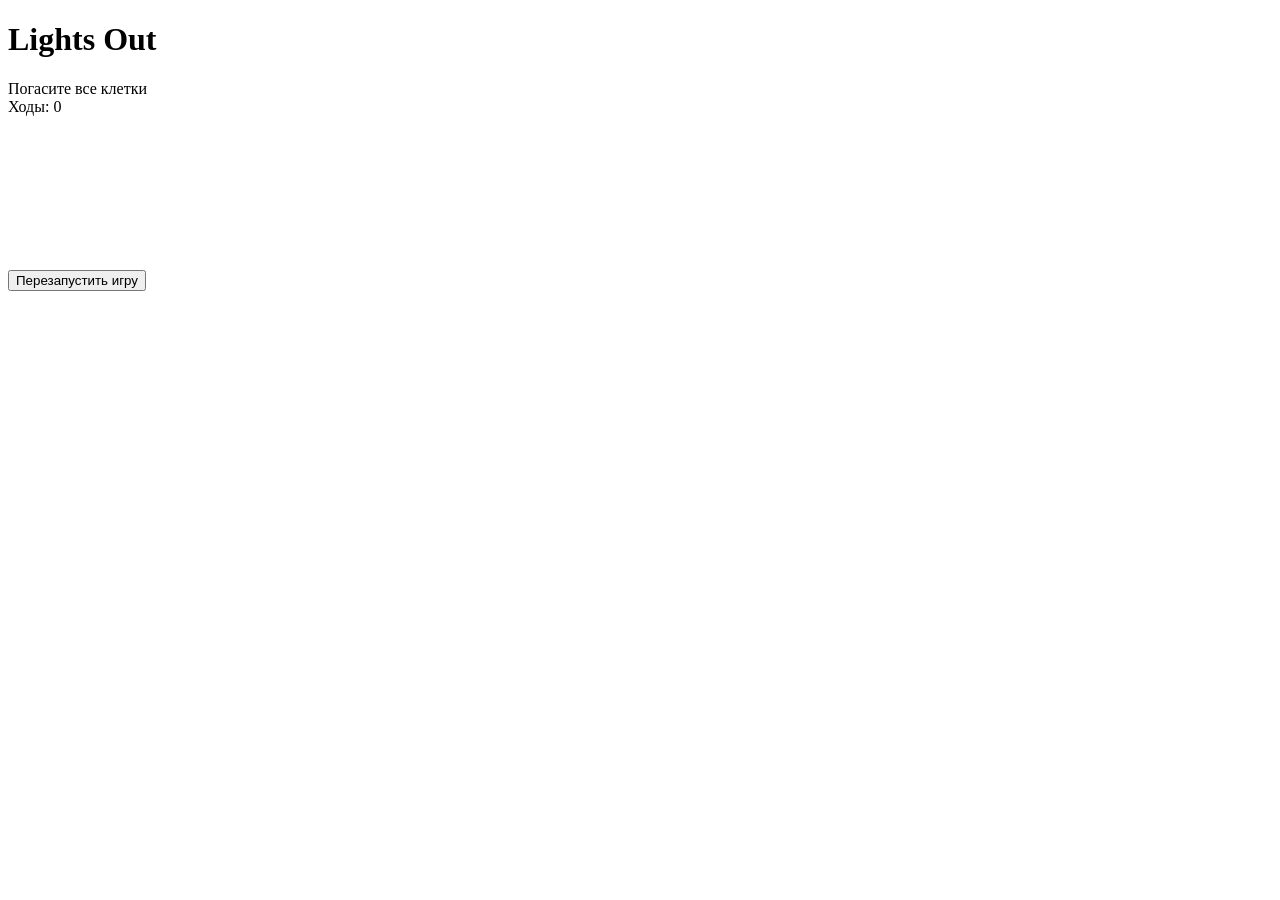
==== index.html @ 2e0cb4c9 "feat: свёрстан базовый HTML-каркас интерфейса" ====
<!DOCTYPE html>
<html lang="ru">
<head>
    <!-- Кодировка и адаптивность для мобильных устройств (NFR-11) -->
    <meta charset="UTF-8">
    <meta name="viewport" content="width=device-width, initial-scale=1.0">
    
    <title>Lights Out</title>
    
    <!-- Подключение внешних стилей -->
    <link rel="stylesheet" href="css/style.css">
    
    <!-- [FR-1 / UI-5]: Если JavaScript отключен, скрываем Canvas, 
    так как игра не сможет работать без скриптов -->
    <noscript><style>.board-canvas { display: none; }</style></noscript>
</head>
<body>
    <div class="page">
        <!-- Основной контейнер игры -->
        <main class="game" aria-label="Игра Lights Out">
            
            <!-- [UI-4]: Заголовок и подзаголовок игры -->
            <h1>Lights Out</h1>
            <div class="subtitle">Погасите все клетки</div>

            <!-- [UI-2 / FR-5 / NFR-6]: Счётчик ходов
                 Число вынесено в <span> с id, чтобы JS обновлял его безопасно 
                 через textContent, не затрагивая текст "Ходы:" -->
            <div class="moves">
                Ходы: <span class="moves-value" id="moves-value">0</span>
            </div>

            <!-- [UI-1 / FR-1]: Игровое поле на Canvas
                 id="board" — точка привязки для BoardRenderer и BoardInput -->
            <div class="field-area">
                <canvas id="board" class="board-canvas" role="img" aria-label="Игровое поле 5 на 5"></canvas>
                
                <!-- [UI-5 / FR-1]: Статическое сообщение об ошибке при отключенном JS -->
                <noscript>
                    <div class="error-fallback" role="alert">Для игры необходимо включить JavaScript</div>
                </noscript>
            </div>

            <!-- [UI-6 / FR-13]: Слот для сообщения о победе. По умолчанию скрыт атрибутом hidden -->
            <div class="status-slot" aria-live="polite">
                <span class="win-message" id="win-message" hidden>Вы победили!</span>
            </div>

            <!-- [UI-3 / FR-11 / FR-12]: Кнопка перезапуска игры -->
            <button class="restart" id="restart-button" type="button">
                Перезапустить игру
            </button>
            
        </main>
    </div>

    <!-- Порядок подключения скриптов.
    1. Конфиг
    2. Классы (Слой Entity: Game, Слой Boundary: HUD, BoardRenderer)
    3. Точка входа (main.js), которая связывает всё вместе -->
    <!-- 
    <script src="js/config.js"></script>
    <script src="js/Game.js"></script>
    <script src="js/HUD.js"></script>
    <script src="js/BoardRenderer.js"></script>
    <script src="js/BoardInput.js"></script>
    <script src="js/main.js"></script> 
    -->
</body>
</html>
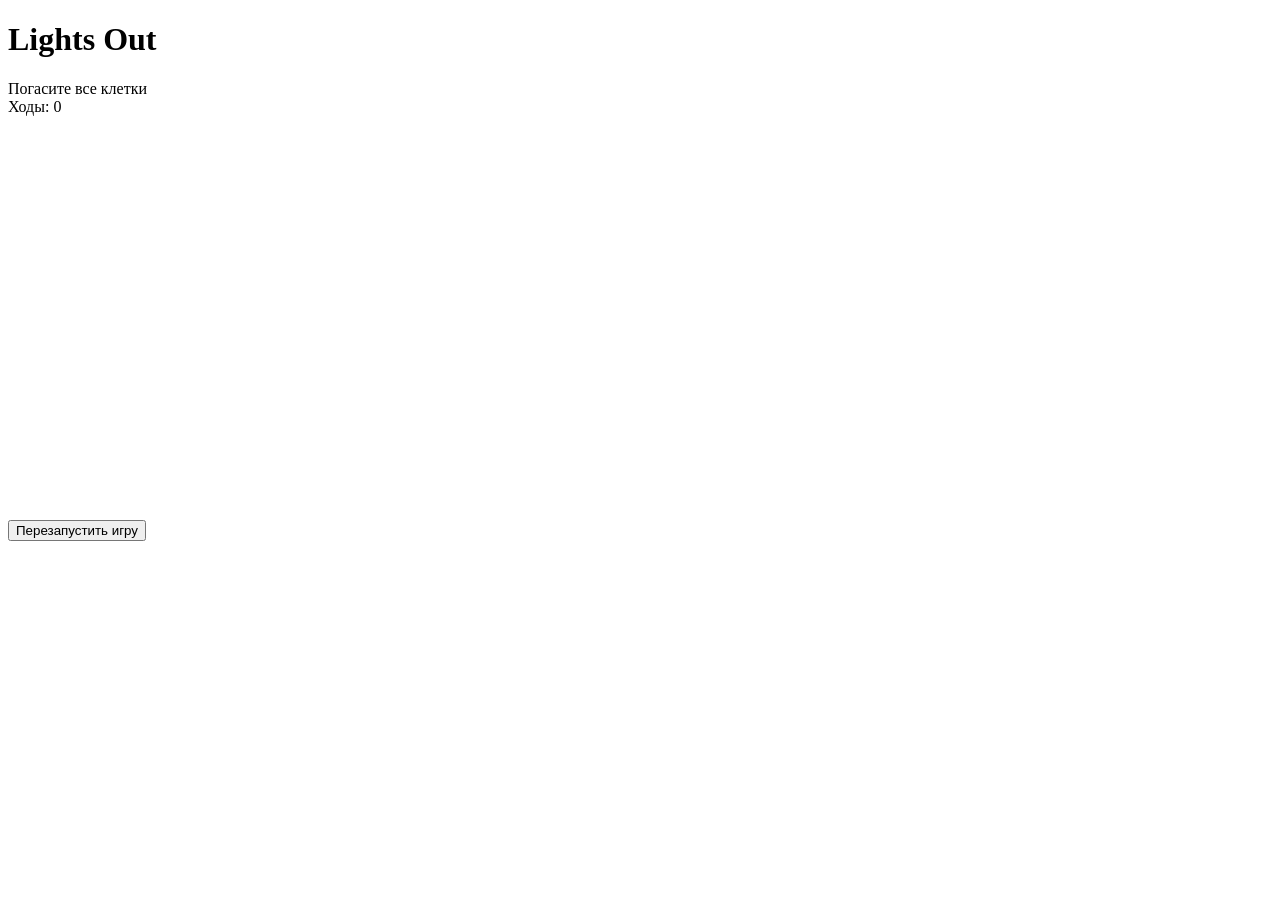
==== commit 33352301: "fix: заданы размеры canvas и переход на es-модули" ====
--- a/index.html
+++ b/index.html
@@ -33,7 +33,7 @@
             <!-- [UI-1 / FR-1]: Игровое поле на Canvas
                  id="board" — точка привязки для BoardRenderer и BoardInput -->
             <div class="field-area">
-                <canvas id="board" class="board-canvas" role="img" aria-label="Игровое поле 5 на 5"></canvas>
+                <canvas id="board" width="400" height="400" class="board-canvas" role="img" aria-label="Игровое поле 5 на 5"></canvas>
                 
                 <!-- [UI-5 / FR-1]: Статическое сообщение об ошибке при отключенном JS -->
                 <noscript>
@@ -54,17 +54,8 @@
         </main>
     </div>
 
-    <!-- Порядок подключения скриптов.
-    1. Конфиг
-    2. Классы (Слой Entity: Game, Слой Boundary: HUD, BoardRenderer)
-    3. Точка входа (main.js), которая связывает всё вместе -->
-    <!-- 
-    <script src="js/config.js"></script>
-    <script src="js/Game.js"></script>
-    <script src="js/HUD.js"></script>
-    <script src="js/BoardRenderer.js"></script>
-    <script src="js/BoardInput.js"></script>
-    <script src="js/main.js"></script> 
-    -->
+    <!-- Архитектура ES-модулей: подключаем только main.js, 
+         который через import свяжет все остальные классы -->
+    <script type="module" src="js/main.js"></script>
 </body>
 </html>
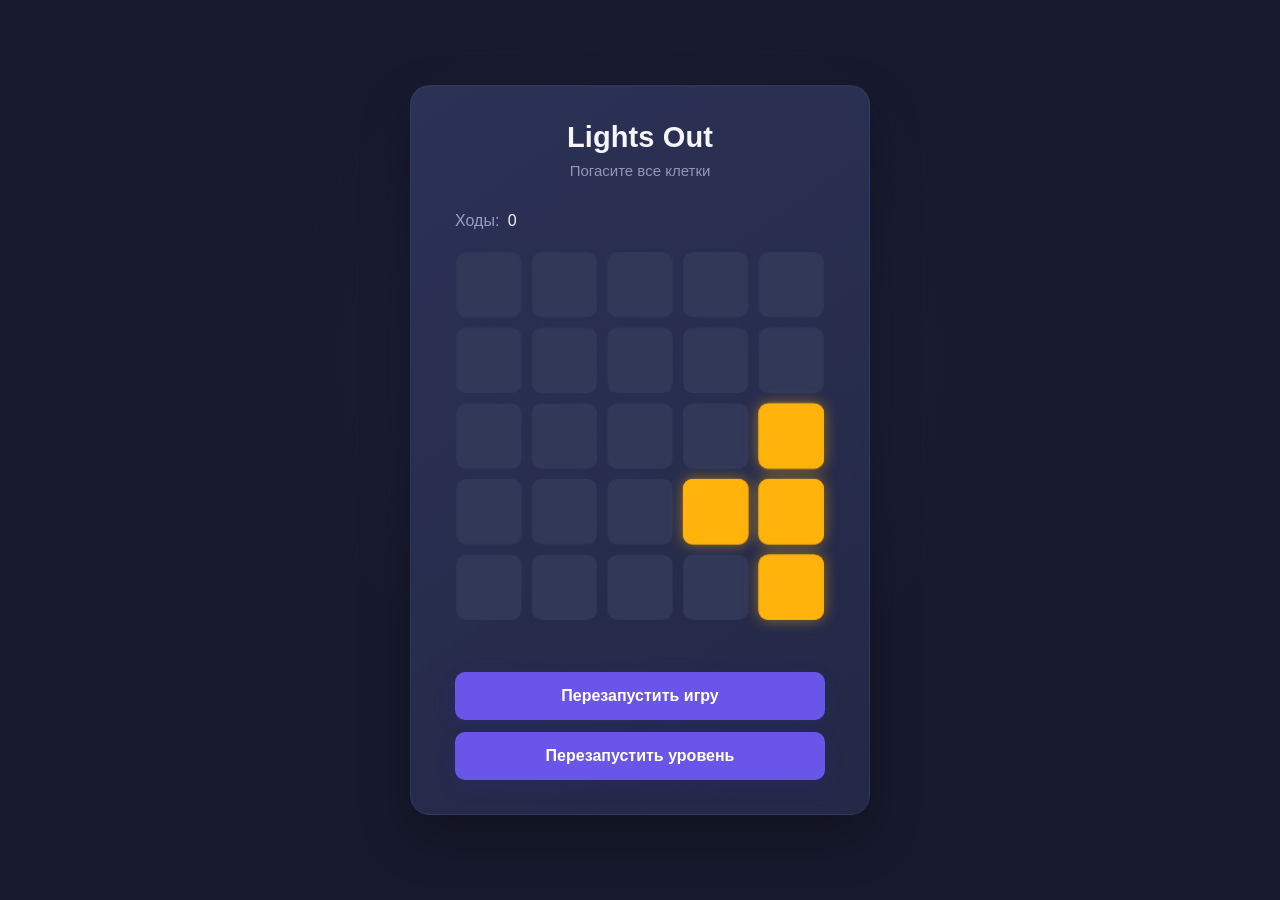
==== commit a4affd1f: "feat: добавлена кнопка перезапуска текущего уровня - В index.html добавлена кнопка 'Перезапустить ур" ====
--- a/index.html
+++ b/index.html
@@ -51,6 +51,11 @@
                 Перезапустить игру
             </button>
             
+             <!-- Кнопка перезапуска текущего уровня -->
+            <button class="restart restart-level-btn" id="restart-level-button" type="button">
+                Перезапустить уровень
+            </button>
+
         </main>
     </div>
 
--- a/css/style.css
+++ b/css/style.css
@@ -0,0 +1,211 @@
+:root {
+  --bg: #171a2d;           /* Основной темный фон страницы */
+  --text: #f6f5fa;         /* Основной цвет текста */
+  --muted: #9298b5;        /* Цвет второстепенного текста (подзаголовок) */
+  --purple: #6956e9;       /* Основной цвет кнопки */
+  --purple-hover: #7665ed; /* Цвет кнопки при наведении */
+  --win: #a6e6b0;          /* Цвет для сообщения о победе */
+  
+  /* Запас вокруг поля под свечение клеток (иначе оно обрежется краем canvas) */
+  --glow-margin: 24px; 
+}
+
+/* Сброс размеров. box-sizing: border-box означает, что padding не увеличивает общую ширину элемента  */
+* { box-sizing: border-box; }
+
+html, body { 
+  min-height: 100%; 
+  margin: 0; /* Убираем стандартные отступы браузера */
+}
+
+body {
+  min-height: 100vh; /* Занимает 100% высоты экрана */
+  display: grid;
+  place-items: center; /* Центрируем игру на экране */
+  padding: 32px 18px; /* Отступы для мобильных экранов */
+  
+  /* Радиальный градиент создает легкое свечение в центре экрана */
+  background: radial-gradient(circle at 50% 40%, rgba(64, 71, 122, .17), transparent 44%), var(--bg);
+  color: var(--text);
+  font-family: Inter, ui-sans-serif, -apple-system, BlinkMacSystemFont, "Segoe UI", Roboto, Arial, sans-serif;
+}
+
+/* Адаптивная ширина карточки */
+.page { width: min(460px, 100%, max(280px, calc(100vh - 281px))); }
+
+/* Основная карточка игры */
+.game {
+  width: 100%;
+  padding: 35px 44px 34px; /* Внутренние отступы: верх, бока, низ */
+  border-radius: 20px;     /* Скругление углов карточки */
+  
+  /* Легкий градиент, чтобы карточка не была плоской */
+  background: linear-gradient(145deg, rgba(45, 51, 88, .95), rgba(36, 41, 71, .98));
+  border: 1px solid rgba(73, 80, 126, .28);
+  
+  /* Двойная тень: внешняя (для объема) и внутренняя (светлый блик сверху) */
+  box-shadow: 0 22px 50px rgba(0, 0, 0, .28), inset 0 1px 0 rgba(255, 255, 255, .025);
+}
+
+/* 
+   Текстовые элементы (Заголовки и Счетчик)
+*/
+
+/* Главный заголовок */
+h1 {
+  margin: 0;             /* Убираем стандартный отступ браузера */
+  text-align: center;    /* Выравнивание по центру */
+  font-size: 29px;
+  line-height: 1.15;     /* Межстрочный интервал */
+  font-weight: 750;      /* Жирный шрифт */
+  letter-spacing: .1px;  /* Увеличение расстояния между буквами */
+}
+
+/* Подзаголовок "Погасите все клетки" */
+.subtitle {
+  margin: 7px 0 32px;    /* 7px сверху (близко к h1), 32px снизу (отступ до поля) */
+  text-align: center;
+  color: var(--muted);   
+  font-size: 15px;
+  line-height: 1.25;
+}
+
+/* Блок счетчика ходов */
+.moves {
+  margin: 0 0 22px;      /* Отступ снизу до игрового поля */
+  color: #98a0c1;
+  font-size: 16px;
+  line-height: 1;        /* Убираем лишнюю высоту строки */
+}
+
+/* Выделяем само число ходов, чтобы оно визуально отличалось от слова "Ходы:" */
+.moves-value { 
+  color: #f4f4f8;      /* Более светлый цвет для акцента */
+  font-weight: 500;      /* Средняя жирность */
+  margin-left: 4px;      /* Отступ от слова "Ходы:" */
+}
+
+/* 
+   Игровое поле (Canvas)
+*/
+
+/* Контейнер для поля */
+.field-area {
+  position: relative;   
+  aspect-ratio: 1;      
+  margin-bottom: 13px;
+  display: flex;         /* Центрируем Canvas внутри */
+  align-items: center;
+  justify-content: center;
+}
+
+/* Сам холст для рисования */
+.board-canvas {
+  position: absolute;    
+  top: calc(-1 * var(--glow-margin));    /* Сдвигаем вверх на 24px */
+  left: calc(-1 * var(--glow-margin));   /* Сдвигаем влево на 24px */
+  width: calc(100% + 2 * var(--glow-margin));  /* Увеличиваем ширину на 48px */
+  height: calc(100% + 2 * var(--glow-margin)); /* Увеличиваем высоту на 48px */
+  display: block;
+  
+  /* Защита от случайного выделения текста */
+  user-select: none;
+  -webkit-user-select: none;
+  -webkit-tap-highlight-color: transparent;
+  touch-action: manipulation; 
+}
+
+/* 
+   Нижняя часть интерфейса (Сообщение о победе и Кнопка)
+*/
+
+/* Слот для сообщения о победе */
+.status-slot {
+  min-height: 28px;
+  margin: 0 0 10px;
+  display: flex;         
+  align-items: center;
+  justify-content: center;  
+  text-align: center;
+}
+
+.win-message { 
+  color: var(--win);     /* Салатовый цвет (из переменных) */
+  font-size: 17px; 
+  font-weight: 750; 
+}
+
+/* Кнопка "Перезапустить игру" */
+.restart {
+  display: block;
+  width: 100%;           /* Кнопка на всю ширину карточки */
+  min-height: 48px;     
+  padding: 10px 12px;
+  border: 0;             /* Убираем стандартную рамку браузера */
+  border-radius: 10px;
+  background: var(--purple);
+  color: #fff;
+  font-size: 16px;
+  line-height: 1.2;
+  font-weight: 700;
+  cursor: pointer;       /* Меняем курсор на "руку" при наведении */
+  box-shadow: 0 7px 17px rgba(55, 42, 165, .20);
+  
+  /* Анимация для всех эффектов (наведение, нажатие) */
+  transition: background .14s ease, transform .12s ease, box-shadow .14s ease;
+}
+
+/* Эффект при наведении мыши */
+.restart:hover { 
+  background: var(--purple-hover); 
+  box-shadow: 0 9px 20px rgba(55, 42, 165, .28); /* Тень становится больше */
+}
+
+/* Эффект "утопания" при нажатии */
+.restart:active { 
+  transform: translateY(1px) scale(.99); /* Сдвиг на 1px вниз и легкое уменьшение */
+}
+
+/* Обводка при навигации с клавиатуры (клавиша Tab) */
+.restart:focus-visible { 
+  outline: 2px solid rgba(255, 255, 255, .8); 
+  outline-offset: 3px; 
+}
+
+/* Отступ для второй кнопки, чтобы она не прилипала к первой */
+.restart-level-btn {
+  margin-top: 12px;
+}
+
+/* 
+   Обработка ошибок и адаптивность
+*/
+
+/* Сообщение при отключенном JavaScript */
+.error-fallback {
+  width: 100%;
+  padding: 26px 18px;
+  text-align: center;
+  color: #e0e4fb;
+  font-size: 16px;
+  line-height: 1.5;
+  
+  border: 1px dashed rgba(160, 170, 215, .28);
+  border-radius: 14px;
+  background: rgba(24, 28, 50, .34);
+}
+
+/* Адаптивность для экранов смартфонов (ширина до 480px)
+   Уменьшаем отступы, чтобы игровое поле оставалось как можно больше */
+@media (max-width: 480px) {
+  .game { 
+    padding: 31px 26px 30px; 
+    border-radius: 18px; 
+  }
+  h1 { 
+    font-size: 27px; 
+  }
+  .subtitle { 
+    margin-bottom: 29px; 
+  }
+}
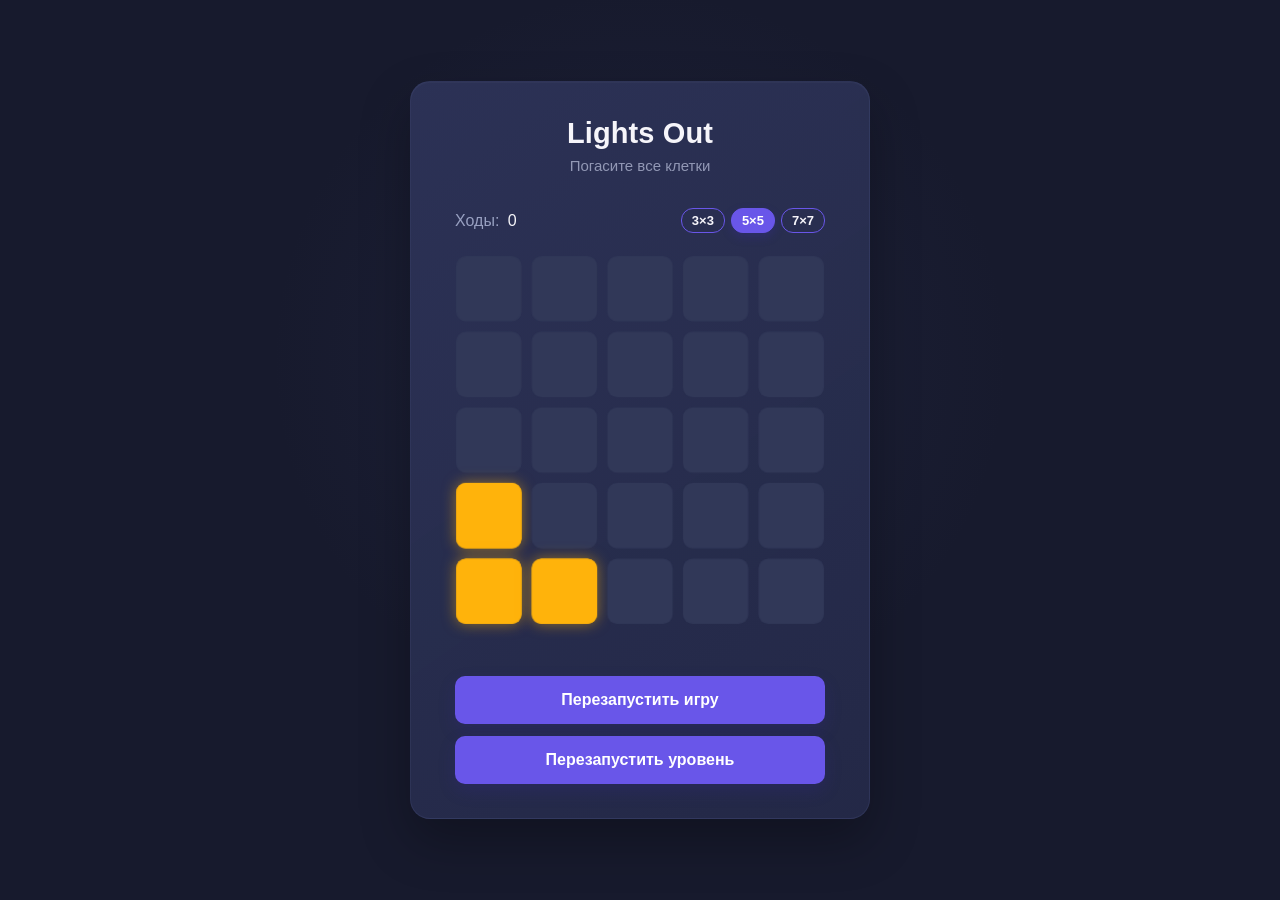
==== commit a66626e6: "feat: добавлен интерфейс выбора размера игрового поля - В index.html добавлены кнопки-переключатели " ====
--- a/index.html
+++ b/index.html
@@ -23,11 +23,19 @@
             <h1>Lights Out</h1>
             <div class="subtitle">Погасите все клетки</div>
 
-            <!-- [UI-2 / FR-5 / NFR-6]: Счётчик ходов
-                 Число вынесено в <span> с id, чтобы JS обновлял его безопасно 
-                 через textContent, не затрагивая текст "Ходы:" -->
-            <div class="moves">
-                Ходы: <span class="moves-value" id="moves-value">0</span>
+            <!-- НОВЫЙ КОНТЕЙНЕР: Счетчик и кнопки на одной линии -->
+            <div class="top-panel">
+                <!-- [UI-2 / FR-5 / NFR-6]: Счётчик ходов -->
+                <div class="moves">
+                    Ходы: <span class="moves-value" id="moves-value">0</span>
+                </div>
+
+                <!-- Кнопки выбора размера -->
+                <div class="size-selector">
+                    <button class="size-btn" data-size="3" title="Игра состоит из 9 уровней">3×3</button>
+                    <button class="size-btn active" data-size="5" title="Игра состоит из 15 уровней">5×5</button>
+                    <button class="size-btn" data-size="7" title="Игра состоит из 25 уровней">7×7</button>
+                </div>
             </div>
 
             <!-- [UI-1 / FR-1]: Игровое поле на Canvas
--- a/css/style.css
+++ b/css/style.css
@@ -70,12 +70,20 @@
   line-height: 1.25;
 }
 
+/* Контейнер для верхней панели (счетчик слева, кнопки справа) */
+.top-panel {
+  display: flex;
+  justify-content: space-between; /* Разносим элементы по краям */
+  align-items: center;            /* Выравниваем по вертикали */
+  margin-bottom: 22px;            /* Отступ до игрового поля */
+}
+
 /* Блок счетчика ходов */
 .moves {
-  margin: 0 0 22px;      /* Отступ снизу до игрового поля */
   color: #98a0c1;
   font-size: 16px;
-  line-height: 1;        /* Убираем лишнюю высоту строки */
+  line-height: 1;
+  white-space: nowrap; /* Запрещаем перенос текста "Ходы:" */
 }
 
 /* Выделяем само число ходов, чтобы оно визуально отличалось от слова "Ходы:" */
@@ -208,4 +216,31 @@
   .subtitle { 
     margin-bottom: 29px; 
   }
+}
+
+.size-selector {
+  display: flex;
+  gap: 6px; /* Расстояние между кнопками */
+}
+
+.size-btn {
+  padding: 4px 10px; 
+  border-radius: 12px;
+  border: 1px solid var(--purple);
+  background: transparent;
+  color: var(--text);
+  font-size: 13px;
+  font-weight: 600;
+  cursor: pointer;
+  transition: all 0.2s ease;
+}
+
+.size-btn:hover {
+  background: rgba(105, 86, 233, 0.2);
+}
+
+.size-btn.active {
+  background: var(--purple);
+  color: #fff;
+  box-shadow: 0 4px 10px rgba(55, 42, 165, .3);
 }
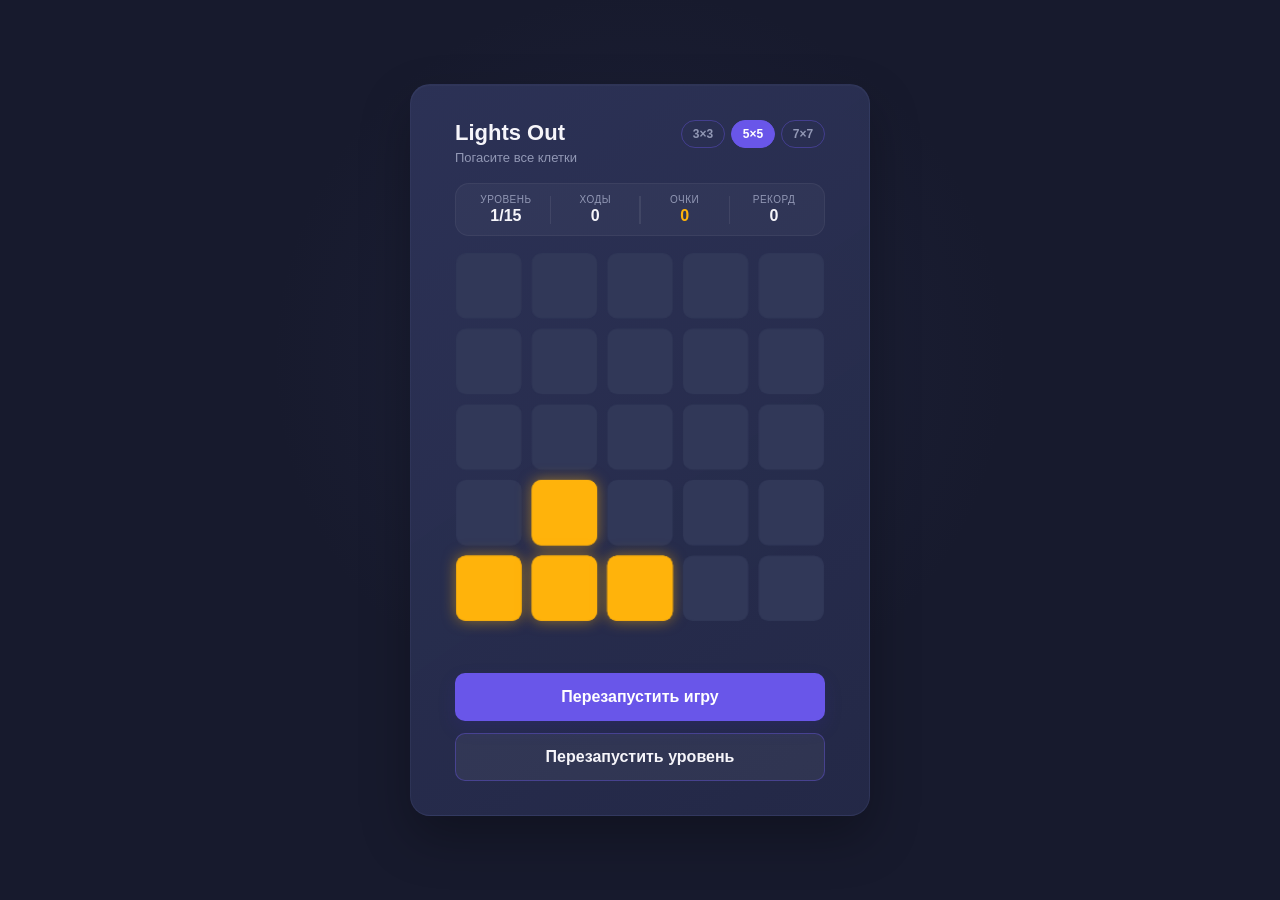
==== commit a90aec8c: "feat: выполнен редизайн интерфейса с добавлением панели метрик и выбора размера поля - В index.html " ====
--- a/index.html
+++ b/index.html
@@ -19,29 +19,51 @@
         <!-- Основной контейнер игры -->
         <main class="game" aria-label="Игра Lights Out">
             
+            <!-- Верхняя панель: Заголовок слева, кнопки размеров справа -->
             <!-- [UI-4]: Заголовок и подзаголовок игры -->
-            <h1>Lights Out</h1>
-            <div class="subtitle">Погасите все клетки</div>
+            <div class="top">
+                <div class="titles">
+                    <h1>Lights Out</h1>
+                    <div class="subtitle">Погасите все клетки</div>
+                </div>
+                
+                <div class="size-selector">
+                    <button type="button" class="size-btn" data-size="3">3×3</button>
+                    <button type="button" class="size-btn active" data-size="5">5×5</button>
+                    <button type="button" class="size-btn" data-size="7">7×7</button>
+                </div>
+            </div>
 
-            <!-- НОВЫЙ КОНТЕЙНЕР: Счетчик и кнопки на одной линии -->
-            <div class="top-panel">
-                <!-- [UI-2 / FR-5 / NFR-6]: Счётчик ходов -->
-                <div class="moves">
-                    Ходы: <span class="moves-value" id="moves-value">0</span>
+            <!-- Полоса метрик: Уровень, Ходы, Очки, Рекорд -->
+            <div class="metrics">
+                <div class="metric">
+                    <div class="label">Уровень</div>
+                    <div class="value"><span id="current-level">1</span>/<span id="max-level">15</span></div>
                 </div>
-
-                <!-- Кнопки выбора размера -->
-                <div class="size-selector">
-                    <button class="size-btn" data-size="3" title="Игра состоит из 9 уровней">3×3</button>
-                    <button class="size-btn active" data-size="5" title="Игра состоит из 15 уровней">5×5</button>
-                    <button class="size-btn" data-size="7" title="Игра состоит из 25 уровней">7×7</button>
+                <div class="divider"></div>
+                
+                <div class="metric">
+                    <div class="label">Ходы</div>
+                    <div class="value" id="moves-value">0</div>
+                </div>
+                <div class="divider"></div>
+                
+                <div class="metric">
+                    <div class="label">Очки</div>
+                    <div class="value yellow" id="score-value">0</div>
+                </div>
+                <div class="divider"></div>
+                
+                <div class="metric">
+                    <div class="label">Рекорд</div>
+                    <div class="value" id="highscore-value">0</div>
                 </div>
             </div>
 
             <!-- [UI-1 / FR-1]: Игровое поле на Canvas
                  id="board" — точка привязки для BoardRenderer и BoardInput -->
             <div class="field-area">
-                <canvas id="board" width="400" height="400" class="board-canvas" role="img" aria-label="Игровое поле 5 на 5"></canvas>
+                <canvas id="board" width="400" height="400" class="board-canvas" role="img" aria-label="Игровое поле"></canvas>
                 
                 <!-- [UI-5 / FR-1]: Статическое сообщение об ошибке при отключенном JS -->
                 <noscript>
--- a/css/style.css
+++ b/css/style.css
@@ -1,3 +1,4 @@
+/* Глобальные переменные (цвета и отступы) */
 :root {
   --bg: #171a2d;           /* Основной темный фон страницы */
   --text: #f6f5fa;         /* Основной цвет текста */
@@ -48,49 +49,105 @@
 }
 
 /* 
-   Текстовые элементы (Заголовки и Счетчик)
-*/
-
-/* Главный заголовок */
-h1 {
-  margin: 0;             /* Убираем стандартный отступ браузера */
-  text-align: center;    /* Выравнивание по центру */
-  font-size: 29px;
-  line-height: 1.15;     /* Межстрочный интервал */
-  font-weight: 750;      /* Жирный шрифт */
-  letter-spacing: .1px;  /* Увеличение расстояния между буквами */
-}
-
-/* Подзаголовок "Погасите все клетки" */
-.subtitle {
-  margin: 7px 0 32px;    /* 7px сверху (близко к h1), 32px снизу (отступ до поля) */
-  text-align: center;
-  color: var(--muted);   
-  font-size: 15px;
-  line-height: 1.25;
-}
-
-/* Контейнер для верхней панели (счетчик слева, кнопки справа) */
-.top-panel {
+   Верхняя панель (Заголовок + Размеры)
+*/
+
+/* Контейнер для заголовка и кнопок размеров */
+.top {
   display: flex;
-  justify-content: space-between; /* Разносим элементы по краям */
-  align-items: center;            /* Выравниваем по вертикали */
-  margin-bottom: 22px;            /* Отступ до игрового поля */
-}
-
-/* Блок счетчика ходов */
-.moves {
-  color: #98a0c1;
+  align-items: flex-start;
+  justify-content: space-between;
+  gap: 12px;
+  margin-bottom: 18px;
+}
+
+.titles h1 { 
+  font-size: 22px; 
+  font-weight: 750; 
+  margin: 0 0 4px 0;
+}
+
+.titles .subtitle { 
+  margin: 0;
+  font-size: 13px; 
+  color: var(--muted); 
+}
+
+/* Селектор размеров поля */
+.size-selector { 
+  display: flex; 
+  gap: 6px; 
+  flex-shrink: 0; 
+}
+
+/* Кнопки выбора размера поля */
+.size-btn {
+  min-width: 44px;
+  height: 28px;
+  border: 1px solid rgba(105,86,233,0.4);
+  border-radius: 999px; /* Форма таблетки */
+  background: transparent;
+  color: var(--muted);
+  font-size: 12px;
+  font-weight: 600;
+  cursor: pointer;
+  transition: all 0.2s ease;
+}
+
+.size-btn:hover { 
+  background: rgba(255,255,255,.05); 
+}
+
+/* Активный размер (на котором сейчас играет пользователь) */
+.size-btn.active {
+  background: var(--purple);
+  border-color: var(--purple);
+  color: #fff;
+}
+
+/* 
+  Панель метрик 
+*/
+.metrics {
+  display: flex;
+  align-items: center;
+  justify-content: space-between;
+  gap: 8px;
+  padding: 10px 14px;
+  margin-bottom: 16px;
+  background: rgba(255,255,255,.035);
+  border: 1px solid rgba(255,255,255,.05);
+  border-radius: 14px;
+}
+
+.metric { 
+  text-align: center; 
+  flex: 1; 
+}
+
+.metric .label {
+  font-size: 10px;
+  color: var(--muted);
+  text-transform: uppercase;
+  letter-spacing: .5px;
+}
+
+.metric .value {
+  margin-top: 2px;
   font-size: 16px;
-  line-height: 1;
-  white-space: nowrap; /* Запрещаем перенос текста "Ходы:" */
-}
-
-/* Выделяем само число ходов, чтобы оно визуально отличалось от слова "Ходы:" */
-.moves-value { 
-  color: #f4f4f8;      /* Более светлый цвет для акцента */
-  font-weight: 500;      /* Средняя жирность */
-  margin-left: 4px;      /* Отступ от слова "Ходы:" */
+  font-weight: 700;
+  color: var(--text);
+}
+
+.metric .value.yellow { 
+  color: #ffb30b; /* Желтый цвет для очков (как у включенных клеток) */
+}
+
+/* Вертикальные разделители между метриками */
+.divider {
+  width: 1.5px;
+  height: 28px;
+  background: rgba(255,255,255,.08);
 }
 
 /* 
@@ -100,7 +157,7 @@
 /* Контейнер для поля */
 .field-area {
   position: relative;   
-  aspect-ratio: 1;      
+  aspect-ratio: 1;       /* Держим форму квадрата */ 
   margin-bottom: 13px;
   display: flex;         /* Центрируем Canvas внутри */
   align-items: center;
@@ -124,7 +181,7 @@
 }
 
 /* 
-   Нижняя часть интерфейса (Сообщение о победе и Кнопка)
+   Нижняя часть интерфейса (Сообщение о победе)
 */
 
 /* Слот для сообщения о победе */
@@ -180,9 +237,19 @@
   outline-offset: 3px; 
 }
 
-/* Отступ для второй кнопки, чтобы она не прилипала к первой */
+/* Кнопка перезапуска текущего уровня (второстепенная кнопка) */
 .restart-level-btn {
   margin-top: 12px;
+  background: rgba(255, 255, 255, 0.06); /* Полупрозрачный светлый фон */
+  border: 1px solid rgba(105, 86, 233, 0.4); /* Тонкая рамка */
+  color: var(--text);
+  box-shadow: none; /* Убираем фиолетовую тень от главной кнопки */
+}
+
+/* Эффект при наведении на второстепенную кнопку */
+.restart-level-btn:hover {
+  background: rgba(255, 255, 255, 0.12); /* Становится чуть светлее */
+  box-shadow: none; /* Убираем тень при наведении */
 }
 
 /* 
@@ -204,43 +271,17 @@
 }
 
 /* Адаптивность для экранов смартфонов (ширина до 480px)
-   Уменьшаем отступы, чтобы игровое поле оставалось как можно больше */
+   Уменьшаем отступы, чтобы игровое поле оставалось как можно больше 
+*/
 @media (max-width: 480px) {
   .game { 
     padding: 31px 26px 30px; 
     border-radius: 18px; 
   }
-  h1 { 
-    font-size: 27px; 
+  .titles h1 { 
+    font-size: 20px; /* Чуть уменьшаем заголовок */
   }
-  .subtitle { 
-    margin-bottom: 29px; 
+  .titles .subtitle { 
+    font-size: 12px; /* Чуть уменьшаем подзаголовок */
   }
 }
-
-.size-selector {
-  display: flex;
-  gap: 6px; /* Расстояние между кнопками */
-}
-
-.size-btn {
-  padding: 4px 10px; 
-  border-radius: 12px;
-  border: 1px solid var(--purple);
-  background: transparent;
-  color: var(--text);
-  font-size: 13px;
-  font-weight: 600;
-  cursor: pointer;
-  transition: all 0.2s ease;
-}
-
-.size-btn:hover {
-  background: rgba(105, 86, 233, 0.2);
-}
-
-.size-btn.active {
-  background: var(--purple);
-  color: #fff;
-  box-shadow: 0 4px 10px rgba(55, 42, 165, .3);
-}
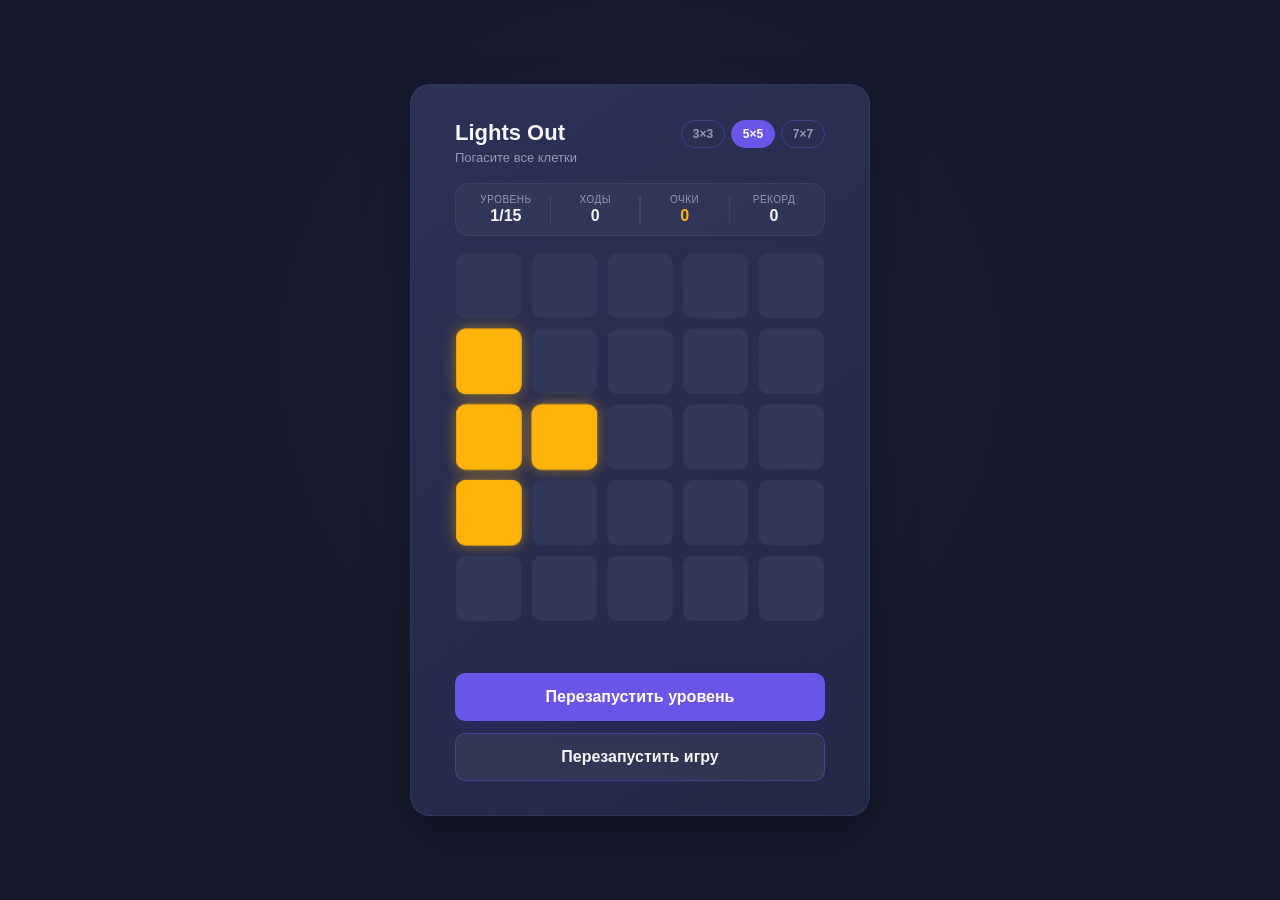
==== commit f3d4af45: "fix: изменены акценты у кнопок Кнопка 'Перезапустить уровень' стала фиолетовой (primary), кнопка 'Пе" ====
--- a/index.html
+++ b/index.html
@@ -76,14 +76,14 @@
                 <span class="win-message" id="win-message" hidden>Вы победили!</span>
             </div>
 
-            <!-- [UI-3 / FR-11 / FR-12]: Кнопка перезапуска игры -->
-            <button class="restart" id="restart-button" type="button">
-                Перезапустить игру
+            <!-- Кнопка перезапуска текущего уровня (главная, фиолетовая)-->
+            <button class="restart" id="restart-level-button" type="button">
+                Перезапустить уровень
             </button>
             
-             <!-- Кнопка перезапуска текущего уровня -->
-            <button class="restart restart-level-btn" id="restart-level-button" type="button">
-                Перезапустить уровень
+             <!-- [UI-3 / FR-11 / FR-12]: Кнопка перезапуска игры (второстепенная, прозрачная)-->
+            <button class="restart restart-game-btn" id="restart-button" type="button">
+                Перезапустить игру
             </button>
 
         </main>
--- a/css/style.css
+++ b/css/style.css
@@ -200,7 +200,7 @@
   font-weight: 750; 
 }
 
-/* Кнопка "Перезапустить игру" */
+/* Кнопка "Перезапустить уровень" */
 .restart {
   display: block;
   width: 100%;           /* Кнопка на всю ширину карточки */
@@ -237,8 +237,8 @@
   outline-offset: 3px; 
 }
 
-/* Кнопка перезапуска текущего уровня (второстепенная кнопка) */
-.restart-level-btn {
+/* Кнопка перезапуска игры (второстепенная кнопка) */
+.restart-game-btn {
   margin-top: 12px;
   background: rgba(255, 255, 255, 0.06); /* Полупрозрачный светлый фон */
   border: 1px solid rgba(105, 86, 233, 0.4); /* Тонкая рамка */
@@ -247,9 +247,10 @@
 }
 
 /* Эффект при наведении на второстепенную кнопку */
-.restart-level-btn:hover {
+.restart-game-btn:hover {
   background: rgba(255, 255, 255, 0.12); /* Становится чуть светлее */
   box-shadow: none; /* Убираем тень при наведении */
+  border-color: var(--purple);
 }
 
 /* 
